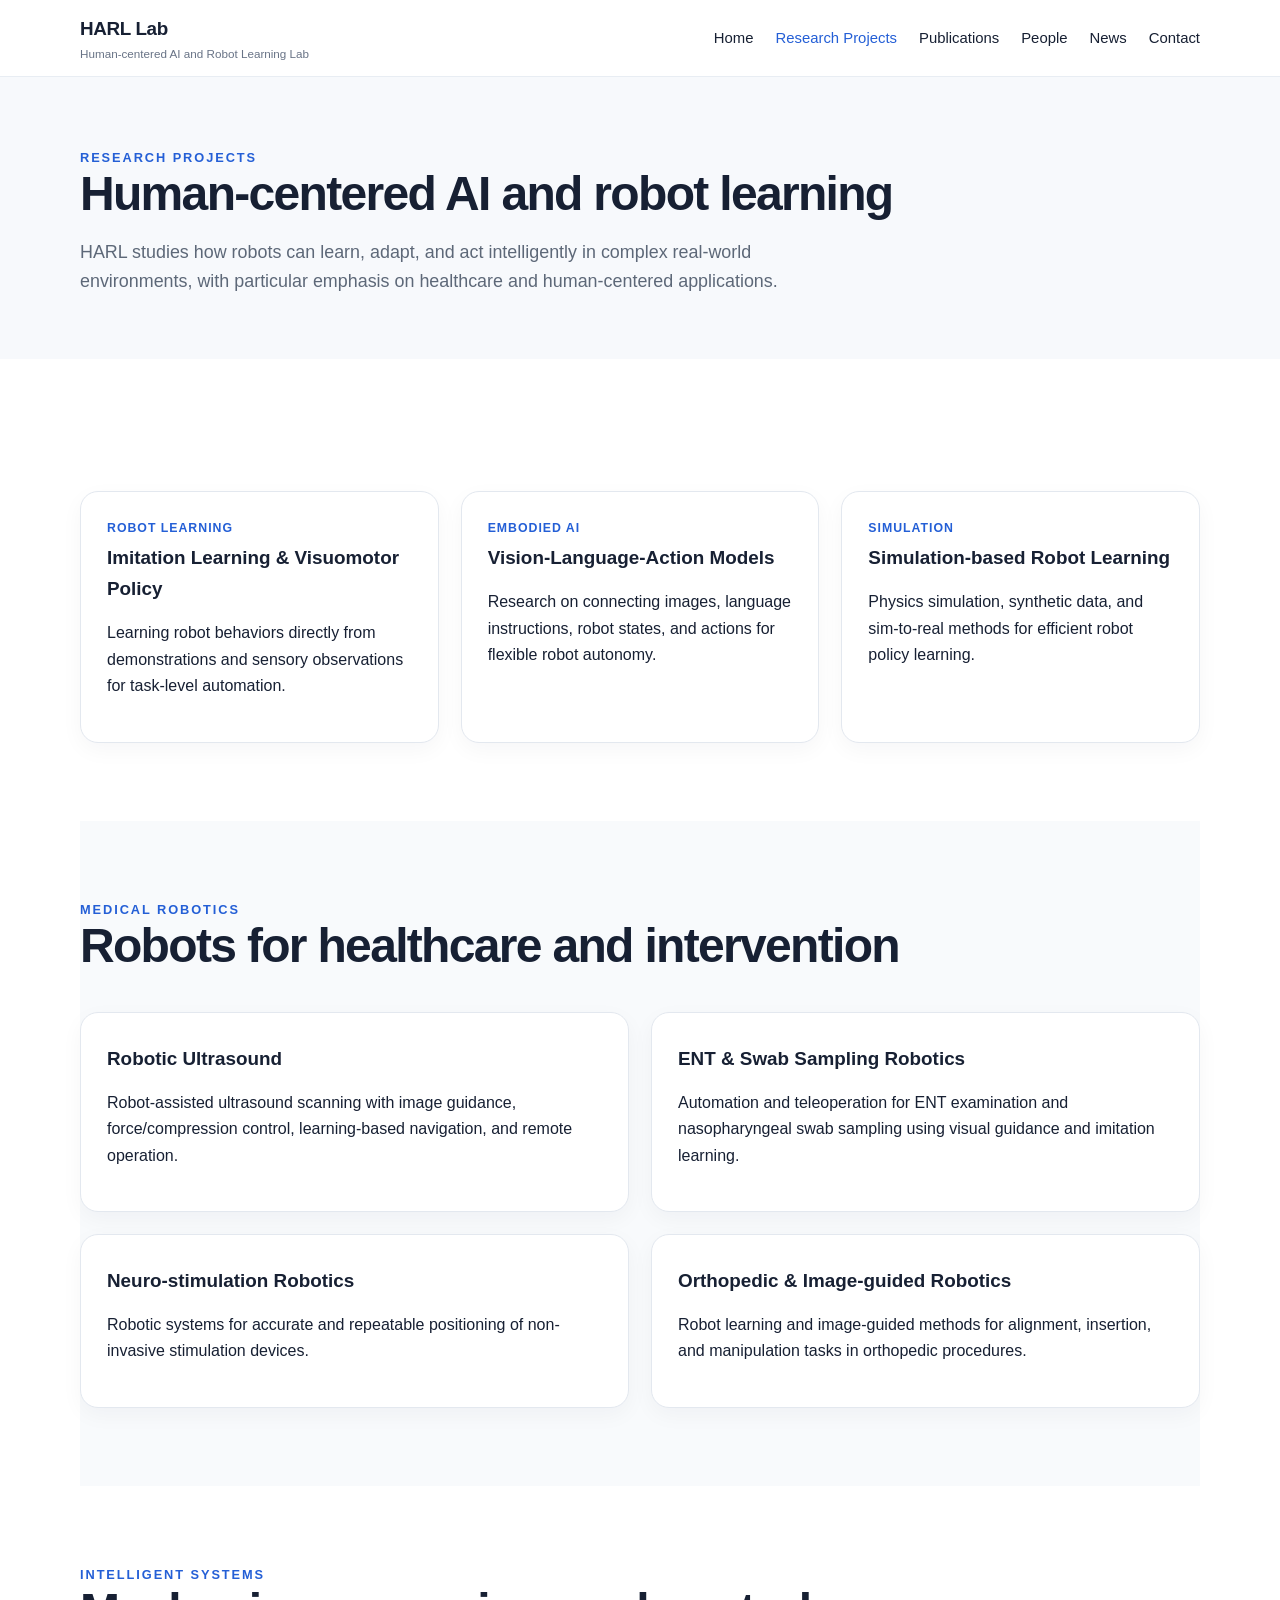
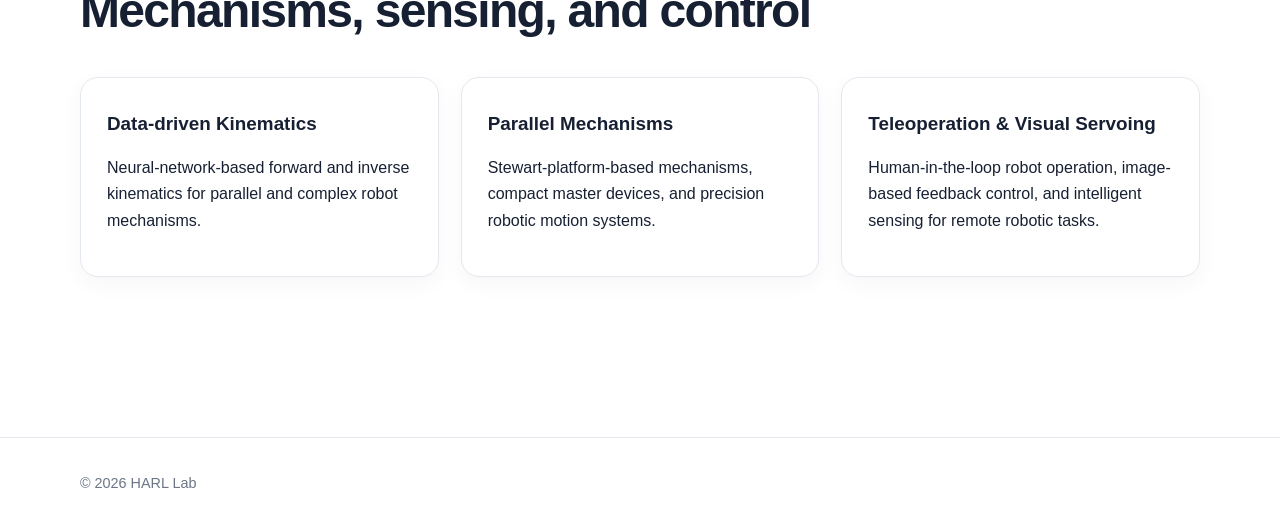
==== research.html @ 6c5c2101 "Add research projects page" ====
<!doctype html><html lang="en"><head><meta charset="utf-8"><meta name="viewport" content="width=device-width,initial-scale=1"><title>Research Projects | HARL Lab</title><link rel="stylesheet" href="css/style.css"></head><body><header><div class="container nav"><a class="brand" href="index.html">HARL Lab<small>Human-centered AI and Robot Learning Lab</small></a><nav class="nav-links"><a href="index.html">Home</a><a class="active" href="research.html">Research Projects</a><a href="publications.html">Publications</a><a href="people.html">People</a><a href="news.html">News</a><a href="contact.html">Contact</a></nav></div></header><section class="page-hero"><div class="container"><div class="eyebrow">Research Projects</div><h1>Human-centered AI and robot learning</h1><p class="lead">HARL studies how robots can learn, adapt, and act intelligently in complex real-world environments, with particular emphasis on healthcare and human-centered applications.</p></div></section><main class="page-content"><div class="container"><section class="section"><div class="grid-3"><article class="card"><div class="tag">Robot Learning</div><h3>Imitation Learning & Visuomotor Policy</h3><p>Learning robot behaviors directly from demonstrations and sensory observations for task-level automation.</p></article><article class="card"><div class="tag">Embodied AI</div><h3>Vision-Language-Action Models</h3><p>Research on connecting images, language instructions, robot states, and actions for flexible robot autonomy.</p></article><article class="card"><div class="tag">Simulation</div><h3>Simulation-based Robot Learning</h3><p>Physics simulation, synthetic data, and sim-to-real methods for efficient robot policy learning.</p></article></div></section><section class="section alt"><div class="section-head"><div><div class="eyebrow">Medical Robotics</div><h2>Robots for healthcare and intervention</h2></div></div><div class="grid-2"><article class="card"><h3>Robotic Ultrasound</h3><p>Robot-assisted ultrasound scanning with image guidance, force/compression control, learning-based navigation, and remote operation.</p></article><article class="card"><h3>ENT & Swab Sampling Robotics</h3><p>Automation and teleoperation for ENT examination and nasopharyngeal swab sampling using visual guidance and imitation learning.</p></article><article class="card"><h3>Neuro-stimulation Robotics</h3><p>Robotic systems for accurate and repeatable positioning of non-invasive stimulation devices.</p></article><article class="card"><h3>Orthopedic & Image-guided Robotics</h3><p>Robot learning and image-guided methods for alignment, insertion, and manipulation tasks in orthopedic procedures.</p></article></div></section><section class="section"><div class="section-head"><div><div class="eyebrow">Intelligent Systems</div><h2>Mechanisms, sensing, and control</h2></div></div><div class="grid-3"><article class="card"><h3>Data-driven Kinematics</h3><p>Neural-network-based forward and inverse kinematics for parallel and complex robot mechanisms.</p></article><article class="card"><h3>Parallel Mechanisms</h3><p>Stewart-platform-based mechanisms, compact master devices, and precision robotic motion systems.</p></article><article class="card"><h3>Teleoperation & Visual Servoing</h3><p>Human-in-the-loop robot operation, image-based feedback control, and intelligent sensing for remote robotic tasks.</p></article></div></section></div></main><footer class="footer"><div class="container">© 2026 HARL Lab</div></footer></body></html>
---- css/style.css ----
*{box-sizing:border-box}html{scroll-behavior:smooth}body{margin:0;font-family:Inter,Arial,Helvetica,sans-serif;color:#172033;background:#fff;line-height:1.65}a{text-decoration:none;color:inherit}.container{width:min(1120px,92%);margin:0 auto}header{position:sticky;top:0;z-index:10;background:rgba(255,255,255,.96);backdrop-filter:blur(12px);border-bottom:1px solid #e8edf3}.nav{min-height:76px;display:flex;align-items:center;justify-content:space-between;gap:24px}.brand{font-weight:800;font-size:1.18rem;letter-spacing:-.02em}.brand small{display:block;font-weight:500;color:#687386;font-size:.73rem;letter-spacing:0}.nav-links{display:flex;gap:22px;flex-wrap:wrap;font-size:.93rem}.nav-links a:hover,.nav-links a.active{color:#245fd6}.hero{padding:96px 0 84px;background:linear-gradient(135deg,#f8fafc,#eef4ff)}.hero-grid{display:grid;grid-template-columns:1.15fr .85fr;gap:54px;align-items:center}.eyebrow{color:#245fd6;font-size:.8rem;font-weight:800;letter-spacing:.15em;text-transform:uppercase}.hero h1{font-size:clamp(3rem,7vw,5.4rem);letter-spacing:-.055em;line-height:.95;margin:14px 0}.hero h2{font-size:clamp(1.2rem,2.2vw,1.65rem);font-weight:600;color:#344054;margin:0 0 18px}.lead{font-size:1.12rem;color:#5d6878;max-width:720px}.chips{display:flex;flex-wrap:wrap;gap:10px;margin:28px 0}.chip{padding:8px 13px;border:1px solid #dce4ee;border-radius:999px;background:#fff;font-size:.86rem}.actions{display:flex;gap:12px;flex-wrap:wrap}.btn{padding:12px 18px;border-radius:10px;border:1px solid #1f2937;font-weight:700}.btn.primary{background:#1f2937;color:#fff}.btn.secondary{background:#fff}.hero-art{height:360px;border-radius:30px;background:linear-gradient(145deg,#17283f,#31527f);position:relative;box-shadow:0 26px 60px rgba(29,58,96,.22);overflow:hidden}.hero-art:before,.hero-art:after{content:"";position:absolute;border:2px solid rgba(255,255,255,.55);border-radius:50%;left:50%;top:50%;transform:translate(-50%,-50%)}.hero-art:before{width:200px;height:200px}.hero-art:after{width:300px;height:300px}.node{position:absolute;width:52px;height:52px;border-radius:16px;background:#fff;box-shadow:0 8px 20px rgba(0,0,0,.16)}.n1{left:48px;top:48px}.n2{right:48px;top:108px}.n3{left:120px;bottom:48px}.section{padding:78px 0}.section.alt{background:#f8fafc}.section-head{display:flex;justify-content:space-between;gap:30px;align-items:end;margin-bottom:30px}.section h2,.page-hero h1{font-size:clamp(2rem,4vw,3rem);letter-spacing:-.035em;line-height:1.08;margin:0 0 10px}.muted{color:#697586}.grid-3{display:grid;grid-template-columns:repeat(3,1fr);gap:22px}.grid-2{display:grid;grid-template-columns:repeat(2,1fr);gap:22px}.card{background:#fff;border:1px solid #e3e8ef;border-radius:18px;padding:26px;box-shadow:0 7px 22px rgba(16,24,40,.04)}.card h3{margin:4px 0 10px;font-size:1.18rem}.tag{font-size:.77rem;color:#245fd6;font-weight:800;letter-spacing:.08em;text-transform:uppercase}.news-list{border-top:1px solid #e3e8ef}.news-item{display:grid;grid-template-columns:130px 1fr;gap:18px;padding:18px 0;border-bottom:1px solid #e3e8ef}.page-hero{padding:70px 0 44px;background:#f7f9fc}.page-content{padding:54px 0 82px}.pub{padding:20px 0;border-bottom:1px solid #e3e8ef}.pub strong{display:block}.person{display:grid;grid-template-columns:120px 1fr;gap:22px}.avatar{width:110px;height:110px;border-radius:24px;background:linear-gradient(145deg,#dce7f7,#a9bfdc)}.contact-box{display:grid;grid-template-columns:1fr 1fr;gap:26px}.footer{padding:34px 0;border-top:1px solid #e3e8ef;color:#6c7686;font-size:.9rem}.notice{padding:16px 18px;border-left:4px solid #245fd6;background:#f3f7fd;border-radius:8px}@media(max-width:860px){.nav{align-items:flex-start;padding:16px 0}.nav-links{gap:12px;justify-content:flex-end}.hero-grid,.grid-3,.grid-2,.contact-box{grid-template-columns:1fr}.hero{padding-top:68px}.hero-art{height:280px}.section{padding:58px 0}.person{grid-template-columns:86px 1fr}.avatar{width:78px;height:78px}.news-item{grid-template-columns:1fr;gap:3px}}
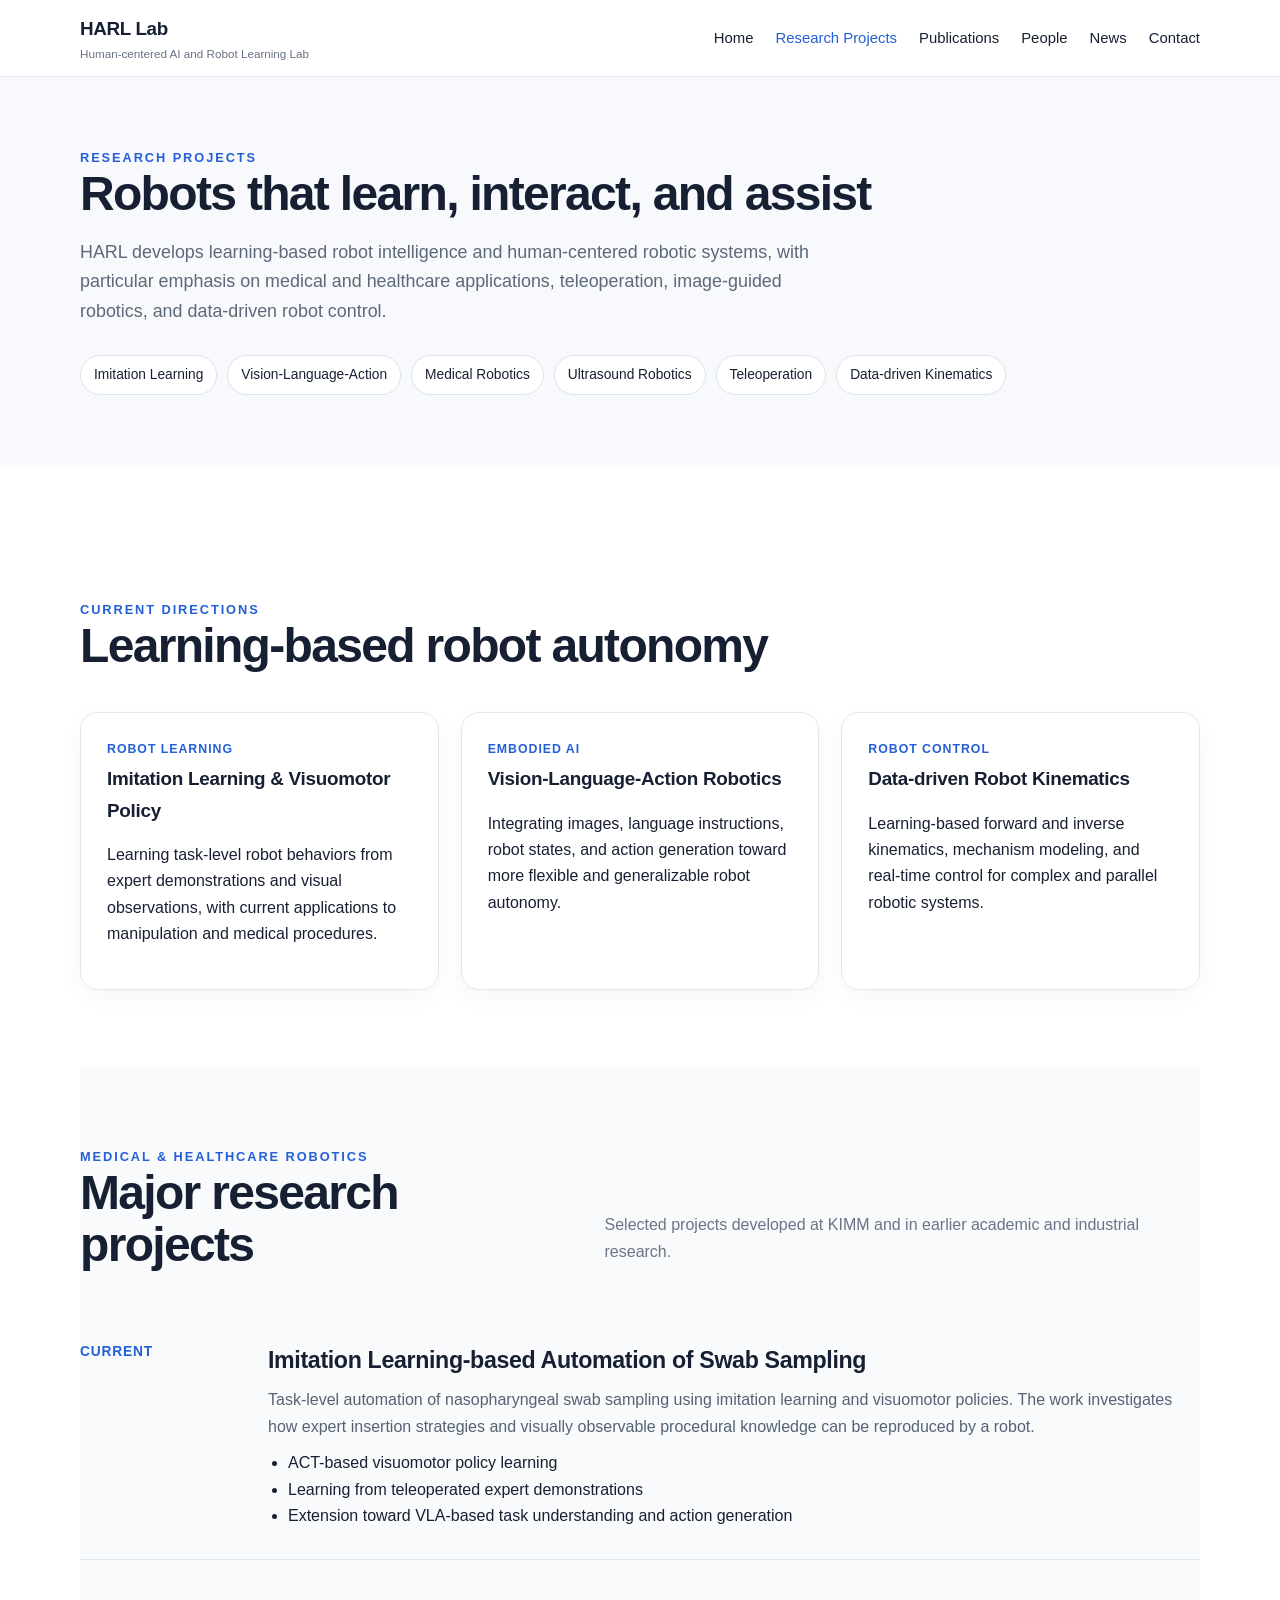
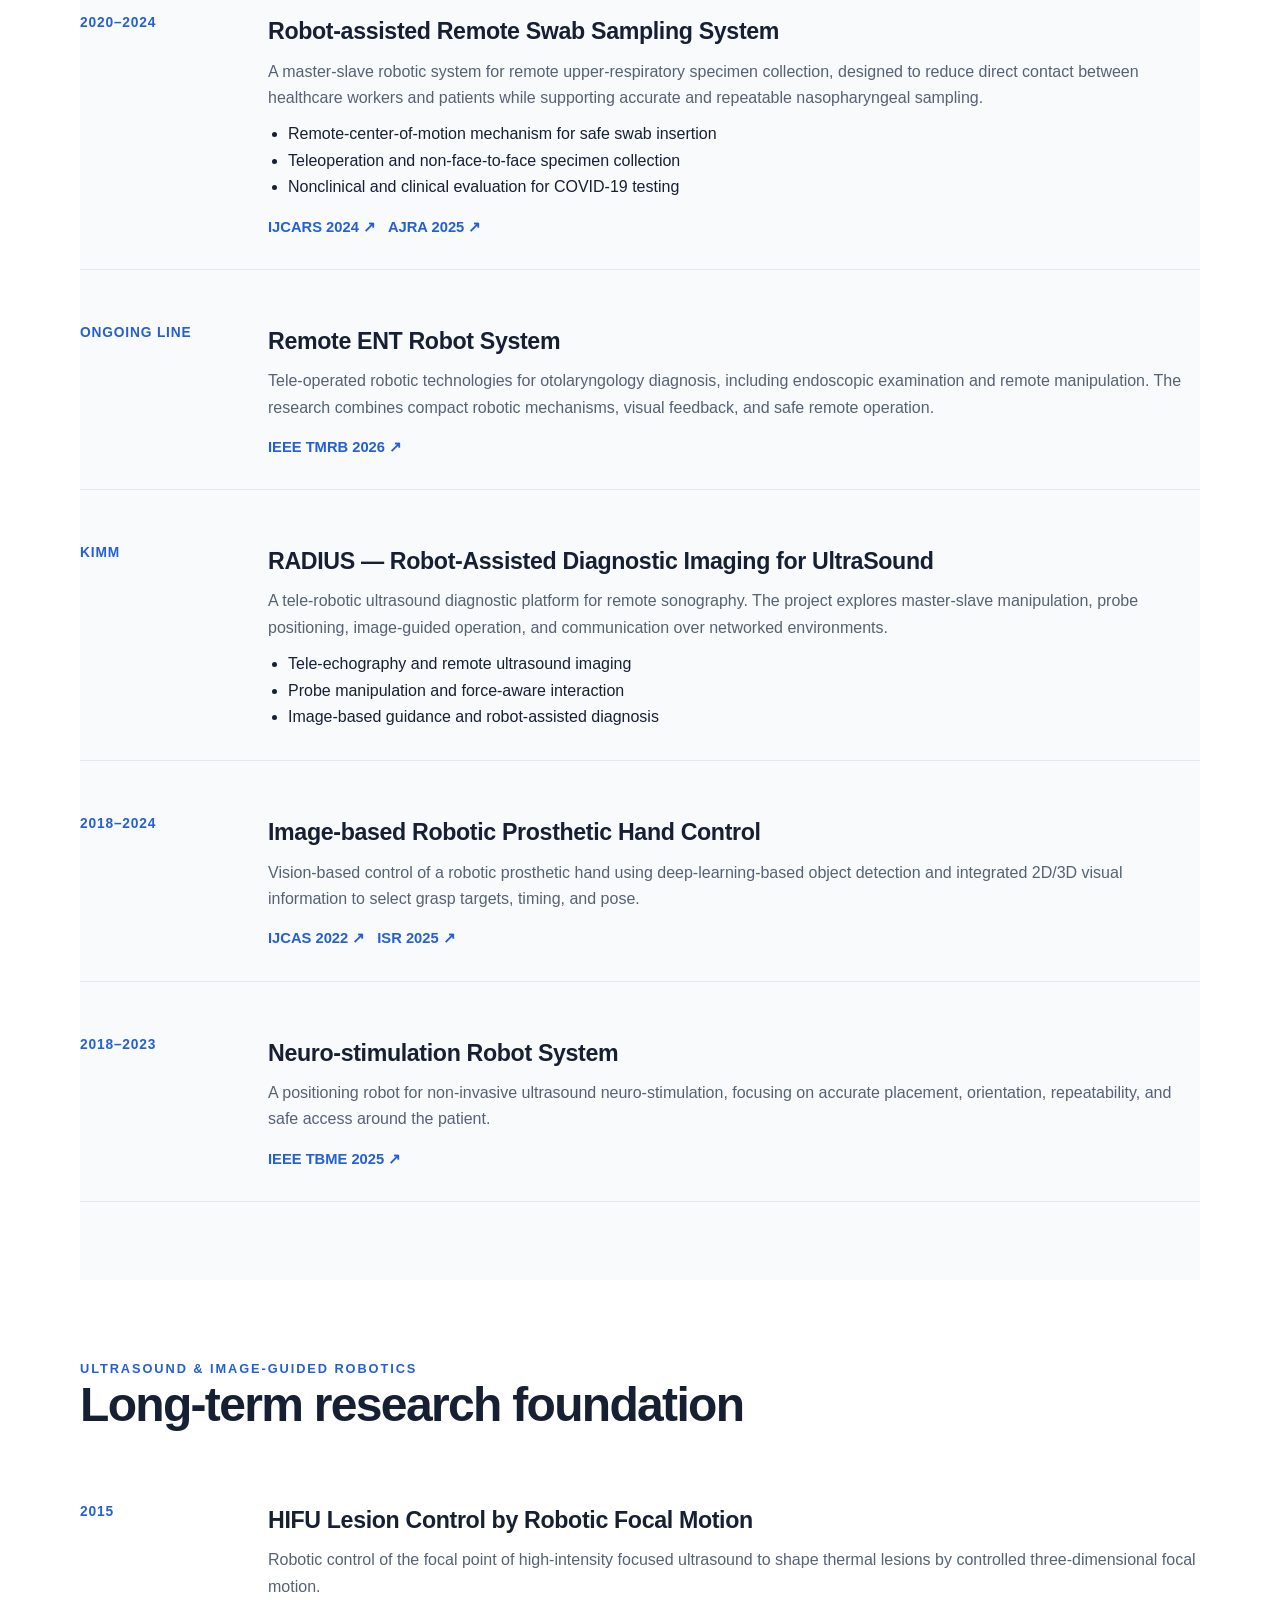
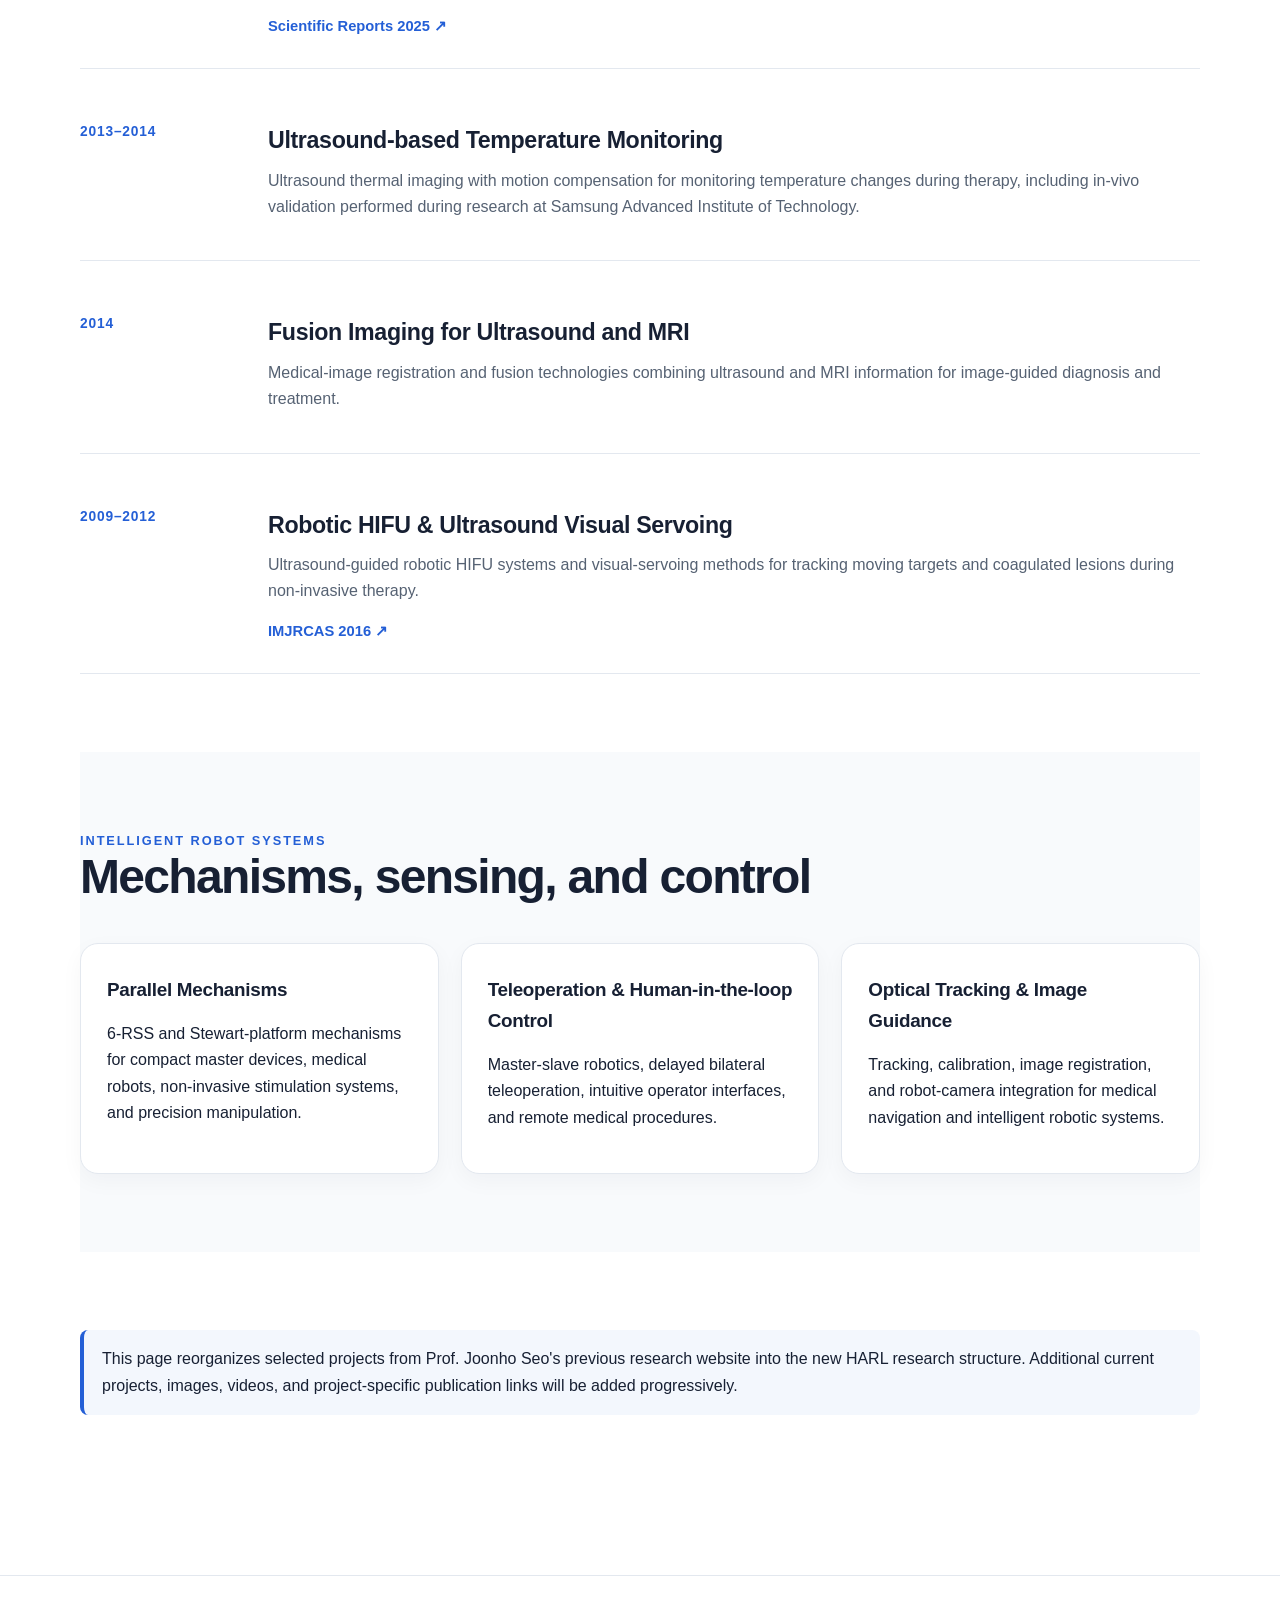
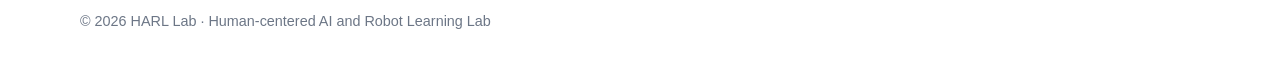
==== commit 99949bb6: "Expand research page with HARL projects and prior research" ====
--- a/research.html
+++ b/research.html
@@ -1 +1 @@
-<!doctype html><html lang="en"><head><meta charset="utf-8"><meta name="viewport" content="width=device-width,initial-scale=1"><title>Research Projects | HARL Lab</title><link rel="stylesheet" href="css/style.css"></head><body><header><div class="container nav"><a class="brand" href="index.html">HARL Lab<small>Human-centered AI and Robot Learning Lab</small></a><nav class="nav-links"><a href="index.html">Home</a><a class="active" href="research.html">Research Projects</a><a href="publications.html">Publications</a><a href="people.html">People</a><a href="news.html">News</a><a href="contact.html">Contact</a></nav></div></header><section class="page-hero"><div class="container"><div class="eyebrow">Research Projects</div><h1>Human-centered AI and robot learning</h1><p class="lead">HARL studies how robots can learn, adapt, and act intelligently in complex real-world environments, with particular emphasis on healthcare and human-centered applications.</p></div></section><main class="page-content"><div class="container"><section class="section"><div class="grid-3"><article class="card"><div class="tag">Robot Learning</div><h3>Imitation Learning & Visuomotor Policy</h3><p>Learning robot behaviors directly from demonstrations and sensory observations for task-level automation.</p></article><article class="card"><div class="tag">Embodied AI</div><h3>Vision-Language-Action Models</h3><p>Research on connecting images, language instructions, robot states, and actions for flexible robot autonomy.</p></article><article class="card"><div class="tag">Simulation</div><h3>Simulation-based Robot Learning</h3><p>Physics simulation, synthetic data, and sim-to-real methods for efficient robot policy learning.</p></article></div></section><section class="section alt"><div class="section-head"><div><div class="eyebrow">Medical Robotics</div><h2>Robots for healthcare and intervention</h2></div></div><div class="grid-2"><article class="card"><h3>Robotic Ultrasound</h3><p>Robot-assisted ultrasound scanning with image guidance, force/compression control, learning-based navigation, and remote operation.</p></article><article class="card"><h3>ENT & Swab Sampling Robotics</h3><p>Automation and teleoperation for ENT examination and nasopharyngeal swab sampling using visual guidance and imitation learning.</p></article><article class="card"><h3>Neuro-stimulation Robotics</h3><p>Robotic systems for accurate and repeatable positioning of non-invasive stimulation devices.</p></article><article class="card"><h3>Orthopedic & Image-guided Robotics</h3><p>Robot learning and image-guided methods for alignment, insertion, and manipulation tasks in orthopedic procedures.</p></article></div></section><section class="section"><div class="section-head"><div><div class="eyebrow">Intelligent Systems</div><h2>Mechanisms, sensing, and control</h2></div></div><div class="grid-3"><article class="card"><h3>Data-driven Kinematics</h3><p>Neural-network-based forward and inverse kinematics for parallel and complex robot mechanisms.</p></article><article class="card"><h3>Parallel Mechanisms</h3><p>Stewart-platform-based mechanisms, compact master devices, and precision robotic motion systems.</p></article><article class="card"><h3>Teleoperation & Visual Servoing</h3><p>Human-in-the-loop robot operation, image-based feedback control, and intelligent sensing for remote robotic tasks.</p></article></div></section></div></main><footer class="footer"><div class="container">© 2026 HARL Lab</div></footer></body></html>+<!doctype html><html lang="en"><head><meta charset="utf-8"><meta name="viewport" content="width=device-width,initial-scale=1"><title>Research Projects | HARL Lab</title><meta name="description" content="Research projects of HARL Lab in robot learning, medical robotics, teleoperation, ultrasound robotics, neuro-stimulation, and data-driven robot control."><link rel="stylesheet" href="css/style.css"></head><body><header><div class="container nav"><a class="brand" href="index.html">HARL Lab<small>Human-centered AI and Robot Learning Lab</small></a><nav class="nav-links"><a href="index.html">Home</a><a class="active" href="research.html">Research Projects</a><a href="publications.html">Publications</a><a href="people.html">People</a><a href="news.html">News</a><a href="contact.html">Contact</a></nav></div></header><section class="page-hero"><div class="container"><div class="eyebrow">Research Projects</div><h1>Robots that learn, interact, and assist</h1><p class="lead">HARL develops learning-based robot intelligence and human-centered robotic systems, with particular emphasis on medical and healthcare applications, teleoperation, image-guided robotics, and data-driven robot control.</p><div class="chips"><span class="chip">Imitation Learning</span><span class="chip">Vision-Language-Action</span><span class="chip">Medical Robotics</span><span class="chip">Ultrasound Robotics</span><span class="chip">Teleoperation</span><span class="chip">Data-driven Kinematics</span></div></div></section><main class="page-content"><div class="container"><section class="section section-anchor" id="current"><div class="section-head"><div><div class="eyebrow">Current Directions</div><h2>Learning-based robot autonomy</h2></div></div><div class="grid-3"><article class="card"><div class="tag">Robot Learning</div><h3>Imitation Learning & Visuomotor Policy</h3><p>Learning task-level robot behaviors from expert demonstrations and visual observations, with current applications to manipulation and medical procedures.</p></article><article class="card"><div class="tag">Embodied AI</div><h3>Vision-Language-Action Robotics</h3><p>Integrating images, language instructions, robot states, and action generation toward more flexible and generalizable robot autonomy.</p></article><article class="card"><div class="tag">Robot Control</div><h3>Data-driven Robot Kinematics</h3><p>Learning-based forward and inverse kinematics, mechanism modeling, and real-time control for complex and parallel robotic systems.</p></article></div></section><section class="section alt section-anchor" id="medical"><div class="section-head"><div><div class="eyebrow">Medical & Healthcare Robotics</div><h2>Major research projects</h2></div><p class="muted">Selected projects developed at KIMM and in earlier academic and industrial research.</p></div><div class="project-list"><article class="project"><div class="project-year">CURRENT</div><div><h3>Imitation Learning-based Automation of Swab Sampling</h3><p>Task-level automation of nasopharyngeal swab sampling using imitation learning and visuomotor policies. The work investigates how expert insertion strategies and visually observable procedural knowledge can be reproduced by a robot.</p><ul><li>ACT-based visuomotor policy learning</li><li>Learning from teleoperated expert demonstrations</li><li>Extension toward VLA-based task understanding and action generation</li></ul></div></article><article class="project"><div class="project-year">2020–2024</div><div><h3>Robot-assisted Remote Swab Sampling System</h3><p>A master-slave robotic system for remote upper-respiratory specimen collection, designed to reduce direct contact between healthcare workers and patients while supporting accurate and repeatable nasopharyngeal sampling.</p><ul><li>Remote-center-of-motion mechanism for safe swab insertion</li><li>Teleoperation and non-face-to-face specimen collection</li><li>Nonclinical and clinical evaluation for COVID-19 testing</li></ul><div class="links"><a class="text-link" href="https://doi.org/10.1007/s11548-023-03032-8" target="_blank" rel="noopener">IJCARS 2024 ↗</a><a class="text-link" href="https://doi.org/10.1177/19458924251323363" target="_blank" rel="noopener">AJRA 2025 ↗</a></div></div></article><article class="project"><div class="project-year">ONGOING LINE</div><div><h3>Remote ENT Robot System</h3><p>Tele-operated robotic technologies for otolaryngology diagnosis, including endoscopic examination and remote manipulation. The research combines compact robotic mechanisms, visual feedback, and safe remote operation.</p><div class="links"><a class="text-link" href="https://doi.org/10.1109/TMRB.2026.3712816" target="_blank" rel="noopener">IEEE TMRB 2026 ↗</a></div></div></article><article class="project"><div class="project-year">KIMM</div><div><h3>RADIUS — Robot-Assisted Diagnostic Imaging for UltraSound</h3><p>A tele-robotic ultrasound diagnostic platform for remote sonography. The project explores master-slave manipulation, probe positioning, image-guided operation, and communication over networked environments.</p><ul><li>Tele-echography and remote ultrasound imaging</li><li>Probe manipulation and force-aware interaction</li><li>Image-based guidance and robot-assisted diagnosis</li></ul></div></article><article class="project"><div class="project-year">2018–2024</div><div><h3>Image-based Robotic Prosthetic Hand Control</h3><p>Vision-based control of a robotic prosthetic hand using deep-learning-based object detection and integrated 2D/3D visual information to select grasp targets, timing, and pose.</p><div class="links"><a class="text-link" href="https://doi.org/10.1007/s12555-021-0449-6" target="_blank" rel="noopener">IJCAS 2022 ↗</a><a class="text-link" href="https://doi.org/10.1007/s11370-024-00572-z" target="_blank" rel="noopener">ISR 2025 ↗</a></div></div></article><article class="project"><div class="project-year">2018–2023</div><div><h3>Neuro-stimulation Robot System</h3><p>A positioning robot for non-invasive ultrasound neuro-stimulation, focusing on accurate placement, orientation, repeatability, and safe access around the patient.</p><div class="links"><a class="text-link" href="https://doi.org/10.1109/TBME.2025.3585812" target="_blank" rel="noopener">IEEE TBME 2025 ↗</a></div></div></article></div></section><section class="section section-anchor" id="ultrasound"><div class="section-head"><div><div class="eyebrow">Ultrasound & Image-guided Robotics</div><h2>Long-term research foundation</h2></div></div><div class="project-list"><article class="project"><div class="project-year">2015</div><div><h3>HIFU Lesion Control by Robotic Focal Motion</h3><p>Robotic control of the focal point of high-intensity focused ultrasound to shape thermal lesions by controlled three-dimensional focal motion.</p><div class="links"><a class="text-link" href="https://doi.org/10.1038/s41598-025-89763-x" target="_blank" rel="noopener">Scientific Reports 2025 ↗</a></div></div></article><article class="project"><div class="project-year">2013–2014</div><div><h3>Ultrasound-based Temperature Monitoring</h3><p>Ultrasound thermal imaging with motion compensation for monitoring temperature changes during therapy, including in-vivo validation performed during research at Samsung Advanced Institute of Technology.</p></div></article><article class="project"><div class="project-year">2014</div><div><h3>Fusion Imaging for Ultrasound and MRI</h3><p>Medical-image registration and fusion technologies combining ultrasound and MRI information for image-guided diagnosis and treatment.</p></div></article><article class="project"><div class="project-year">2009–2012</div><div><h3>Robotic HIFU & Ultrasound Visual Servoing</h3><p>Ultrasound-guided robotic HIFU systems and visual-servoing methods for tracking moving targets and coagulated lesions during non-invasive therapy.</p><div class="links"><a class="text-link" href="https://doi.org/10.1002/rcs.1793" target="_blank" rel="noopener">IMJRCAS 2016 ↗</a></div></div></article></div></section><section class="section alt section-anchor" id="systems"><div class="section-head"><div><div class="eyebrow">Intelligent Robot Systems</div><h2>Mechanisms, sensing, and control</h2></div></div><div class="grid-3"><article class="card"><h3>Parallel Mechanisms</h3><p>6-RSS and Stewart-platform mechanisms for compact master devices, medical robots, non-invasive stimulation systems, and precision manipulation.</p></article><article class="card"><h3>Teleoperation & Human-in-the-loop Control</h3><p>Master-slave robotics, delayed bilateral teleoperation, intuitive operator interfaces, and remote medical procedures.</p></article><article class="card"><h3>Optical Tracking & Image Guidance</h3><p>Tracking, calibration, image registration, and robot-camera integration for medical navigation and intelligent robotic systems.</p></article></div></section><section class="section"><div class="notice">This page reorganizes selected projects from Prof. Joonho Seo's previous research website into the new HARL research structure. Additional current projects, images, videos, and project-specific publication links will be added progressively.</div></section></div></main><footer class="footer"><div class="container">© 2026 HARL Lab · Human-centered AI and Robot Learning Lab</div></footer></body></html>
--- a/css/style.css
+++ b/css/style.css
@@ -1 +1 @@
-*{box-sizing:border-box}html{scroll-behavior:smooth}body{margin:0;font-family:Inter,Arial,Helvetica,sans-serif;color:#172033;background:#fff;line-height:1.65}a{text-decoration:none;color:inherit}.container{width:min(1120px,92%);margin:0 auto}header{position:sticky;top:0;z-index:10;background:rgba(255,255,255,.96);backdrop-filter:blur(12px);border-bottom:1px solid #e8edf3}.nav{min-height:76px;display:flex;align-items:center;justify-content:space-between;gap:24px}.brand{font-weight:800;font-size:1.18rem;letter-spacing:-.02em}.brand small{display:block;font-weight:500;color:#687386;font-size:.73rem;letter-spacing:0}.nav-links{display:flex;gap:22px;flex-wrap:wrap;font-size:.93rem}.nav-links a:hover,.nav-links a.active{color:#245fd6}.hero{padding:96px 0 84px;background:linear-gradient(135deg,#f8fafc,#eef4ff)}.hero-grid{display:grid;grid-template-columns:1.15fr .85fr;gap:54px;align-items:center}.eyebrow{color:#245fd6;font-size:.8rem;font-weight:800;letter-spacing:.15em;text-transform:uppercase}.hero h1{font-size:clamp(3rem,7vw,5.4rem);letter-spacing:-.055em;line-height:.95;margin:14px 0}.hero h2{font-size:clamp(1.2rem,2.2vw,1.65rem);font-weight:600;color:#344054;margin:0 0 18px}.lead{font-size:1.12rem;color:#5d6878;max-width:720px}.chips{display:flex;flex-wrap:wrap;gap:10px;margin:28px 0}.chip{padding:8px 13px;border:1px solid #dce4ee;border-radius:999px;background:#fff;font-size:.86rem}.actions{display:flex;gap:12px;flex-wrap:wrap}.btn{padding:12px 18px;border-radius:10px;border:1px solid #1f2937;font-weight:700}.btn.primary{background:#1f2937;color:#fff}.btn.secondary{background:#fff}.hero-art{height:360px;border-radius:30px;background:linear-gradient(145deg,#17283f,#31527f);position:relative;box-shadow:0 26px 60px rgba(29,58,96,.22);overflow:hidden}.hero-art:before,.hero-art:after{content:"";position:absolute;border:2px solid rgba(255,255,255,.55);border-radius:50%;left:50%;top:50%;transform:translate(-50%,-50%)}.hero-art:before{width:200px;height:200px}.hero-art:after{width:300px;height:300px}.node{position:absolute;width:52px;height:52px;border-radius:16px;background:#fff;box-shadow:0 8px 20px rgba(0,0,0,.16)}.n1{left:48px;top:48px}.n2{right:48px;top:108px}.n3{left:120px;bottom:48px}.section{padding:78px 0}.section.alt{background:#f8fafc}.section-head{display:flex;justify-content:space-between;gap:30px;align-items:end;margin-bottom:30px}.section h2,.page-hero h1{font-size:clamp(2rem,4vw,3rem);letter-spacing:-.035em;line-height:1.08;margin:0 0 10px}.muted{color:#697586}.grid-3{display:grid;grid-template-columns:repeat(3,1fr);gap:22px}.grid-2{display:grid;grid-template-columns:repeat(2,1fr);gap:22px}.card{background:#fff;border:1px solid #e3e8ef;border-radius:18px;padding:26px;box-shadow:0 7px 22px rgba(16,24,40,.04)}.card h3{margin:4px 0 10px;font-size:1.18rem}.tag{font-size:.77rem;color:#245fd6;font-weight:800;letter-spacing:.08em;text-transform:uppercase}.news-list{border-top:1px solid #e3e8ef}.news-item{display:grid;grid-template-columns:130px 1fr;gap:18px;padding:18px 0;border-bottom:1px solid #e3e8ef}.page-hero{padding:70px 0 44px;background:#f7f9fc}.page-content{padding:54px 0 82px}.pub{padding:20px 0;border-bottom:1px solid #e3e8ef}.pub strong{display:block}.person{display:grid;grid-template-columns:120px 1fr;gap:22px}.avatar{width:110px;height:110px;border-radius:24px;background:linear-gradient(145deg,#dce7f7,#a9bfdc)}.contact-box{display:grid;grid-template-columns:1fr 1fr;gap:26px}.footer{padding:34px 0;border-top:1px solid #e3e8ef;color:#6c7686;font-size:.9rem}.notice{padding:16px 18px;border-left:4px solid #245fd6;background:#f3f7fd;border-radius:8px}@media(max-width:860px){.nav{align-items:flex-start;padding:16px 0}.nav-links{gap:12px;justify-content:flex-end}.hero-grid,.grid-3,.grid-2,.contact-box{grid-template-columns:1fr}.hero{padding-top:68px}.hero-art{height:280px}.section{padding:58px 0}.person{grid-template-columns:86px 1fr}.avatar{width:78px;height:78px}.news-item{grid-template-columns:1fr;gap:3px}}+*{box-sizing:border-box}html{scroll-behavior:smooth}body{margin:0;font-family:Inter,Arial,Helvetica,sans-serif;color:#172033;background:#fff;line-height:1.65}a{text-decoration:none;color:inherit}.container{width:min(1120px,92%);margin:0 auto}header{position:sticky;top:0;z-index:10;background:rgba(255,255,255,.96);backdrop-filter:blur(12px);border-bottom:1px solid #e8edf3}.nav{min-height:76px;display:flex;align-items:center;justify-content:space-between;gap:24px}.brand{font-weight:800;font-size:1.18rem;letter-spacing:-.02em}.brand small{display:block;font-weight:500;color:#687386;font-size:.73rem;letter-spacing:0}.nav-links{display:flex;gap:22px;flex-wrap:wrap;font-size:.93rem}.nav-links a:hover,.nav-links a.active{color:#245fd6}.hero{padding:96px 0 84px;background:linear-gradient(135deg,#f8fafc,#eef4ff)}.hero-grid{display:grid;grid-template-columns:1.15fr .85fr;gap:54px;align-items:center}.eyebrow{color:#245fd6;font-size:.8rem;font-weight:800;letter-spacing:.15em;text-transform:uppercase}.hero h1{font-size:clamp(3rem,7vw,5.4rem);letter-spacing:-.055em;line-height:.95;margin:14px 0}.hero h2{font-size:clamp(1.2rem,2.2vw,1.65rem);font-weight:600;color:#344054;margin:0 0 18px}.lead{font-size:1.12rem;color:#5d6878;max-width:760px}.chips{display:flex;flex-wrap:wrap;gap:10px;margin:28px 0}.chip{padding:8px 13px;border:1px solid #dce4ee;border-radius:999px;background:#fff;font-size:.86rem}.actions{display:flex;gap:12px;flex-wrap:wrap}.btn{padding:12px 18px;border-radius:10px;border:1px solid #1f2937;font-weight:700}.btn.primary{background:#1f2937;color:#fff}.btn.secondary{background:#fff}.hero-art{height:360px;border-radius:30px;background:linear-gradient(145deg,#17283f,#31527f);position:relative;box-shadow:0 26px 60px rgba(29,58,96,.22);overflow:hidden}.hero-art:before,.hero-art:after{content:"";position:absolute;border:2px solid rgba(255,255,255,.55);border-radius:50%;left:50%;top:50%;transform:translate(-50%,-50%)}.hero-art:before{width:200px;height:200px}.hero-art:after{width:300px;height:300px}.node{position:absolute;width:52px;height:52px;border-radius:16px;background:#fff;box-shadow:0 8px 20px rgba(0,0,0,.16)}.n1{left:48px;top:48px}.n2{right:48px;top:108px}.n3{left:120px;bottom:48px}.section{padding:78px 0}.section.alt{background:#f8fafc}.section-head{display:flex;justify-content:space-between;gap:30px;align-items:end;margin-bottom:30px}.section h2,.page-hero h1{font-size:clamp(2rem,4vw,3rem);letter-spacing:-.035em;line-height:1.08;margin:0 0 10px}.section h3{letter-spacing:-.015em}.muted{color:#697586}.grid-3{display:grid;grid-template-columns:repeat(3,1fr);gap:22px}.grid-2{display:grid;grid-template-columns:repeat(2,1fr);gap:22px}.card{background:#fff;border:1px solid #e3e8ef;border-radius:18px;padding:26px;box-shadow:0 7px 22px rgba(16,24,40,.04)}.card h3{margin:4px 0 10px;font-size:1.18rem}.tag{font-size:.77rem;color:#245fd6;font-weight:800;letter-spacing:.08em;text-transform:uppercase}.news-list{border-top:1px solid #e3e8ef}.news-item{display:grid;grid-template-columns:130px 1fr;gap:18px;padding:18px 0;border-bottom:1px solid #e3e8ef}.page-hero{padding:70px 0 44px;background:#f7f9fc}.page-content{padding:54px 0 82px}.pub{padding:20px 0;border-bottom:1px solid #e3e8ef}.pub strong{display:block}.person{display:grid;grid-template-columns:120px 1fr;gap:22px}.avatar{width:110px;height:110px;border-radius:24px;background:linear-gradient(145deg,#dce7f7,#a9bfdc)}.contact-box{display:grid;grid-template-columns:1fr 1fr;gap:26px}.footer{padding:34px 0;border-top:1px solid #e3e8ef;color:#6c7686;font-size:.9rem}.notice{padding:16px 18px;border-left:4px solid #245fd6;background:#f3f7fd;border-radius:8px}.project-list{display:grid;gap:22px}.project{display:grid;grid-template-columns:160px 1fr;gap:28px;padding:30px 0;border-bottom:1px solid #e3e8ef}.project-year{font-size:.86rem;color:#245fd6;font-weight:800;letter-spacing:.06em}.project h3{font-size:1.45rem;margin:0 0 8px}.project p{margin:0 0 10px;color:#566273}.project ul{margin:10px 0 0;padding-left:20px}.links{display:flex;gap:12px;flex-wrap:wrap;margin-top:14px}.text-link{color:#245fd6;font-weight:700;font-size:.92rem}.text-link:hover{text-decoration:underline}.year-block{margin-top:44px}.year-block:first-child{margin-top:0}.year-title{font-size:1.35rem;margin:0;padding-bottom:10px;border-bottom:2px solid #1f2937}.pub-entry{padding:18px 0;border-bottom:1px solid #e3e8ef}.pub-entry .title{font-weight:750;color:#172033}.pub-entry .authors{color:#475467;margin-top:4px}.pub-entry .venue{color:#697586;font-size:.94rem;margin-top:3px}.pub-entry a{color:#245fd6;font-weight:700}.kicker{font-size:.92rem;color:#475467;margin-top:8px}.section-anchor{scroll-margin-top:100px}@media(max-width:860px){.nav{align-items:flex-start;padding:16px 0}.nav-links{gap:12px;justify-content:flex-end}.hero-grid,.grid-3,.grid-2,.contact-box{grid-template-columns:1fr}.hero{padding-top:68px}.hero-art{height:280px}.section{padding:58px 0}.person{grid-template-columns:86px 1fr}.avatar{width:78px;height:78px}.news-item,.project{grid-template-columns:1fr;gap:8px}}
